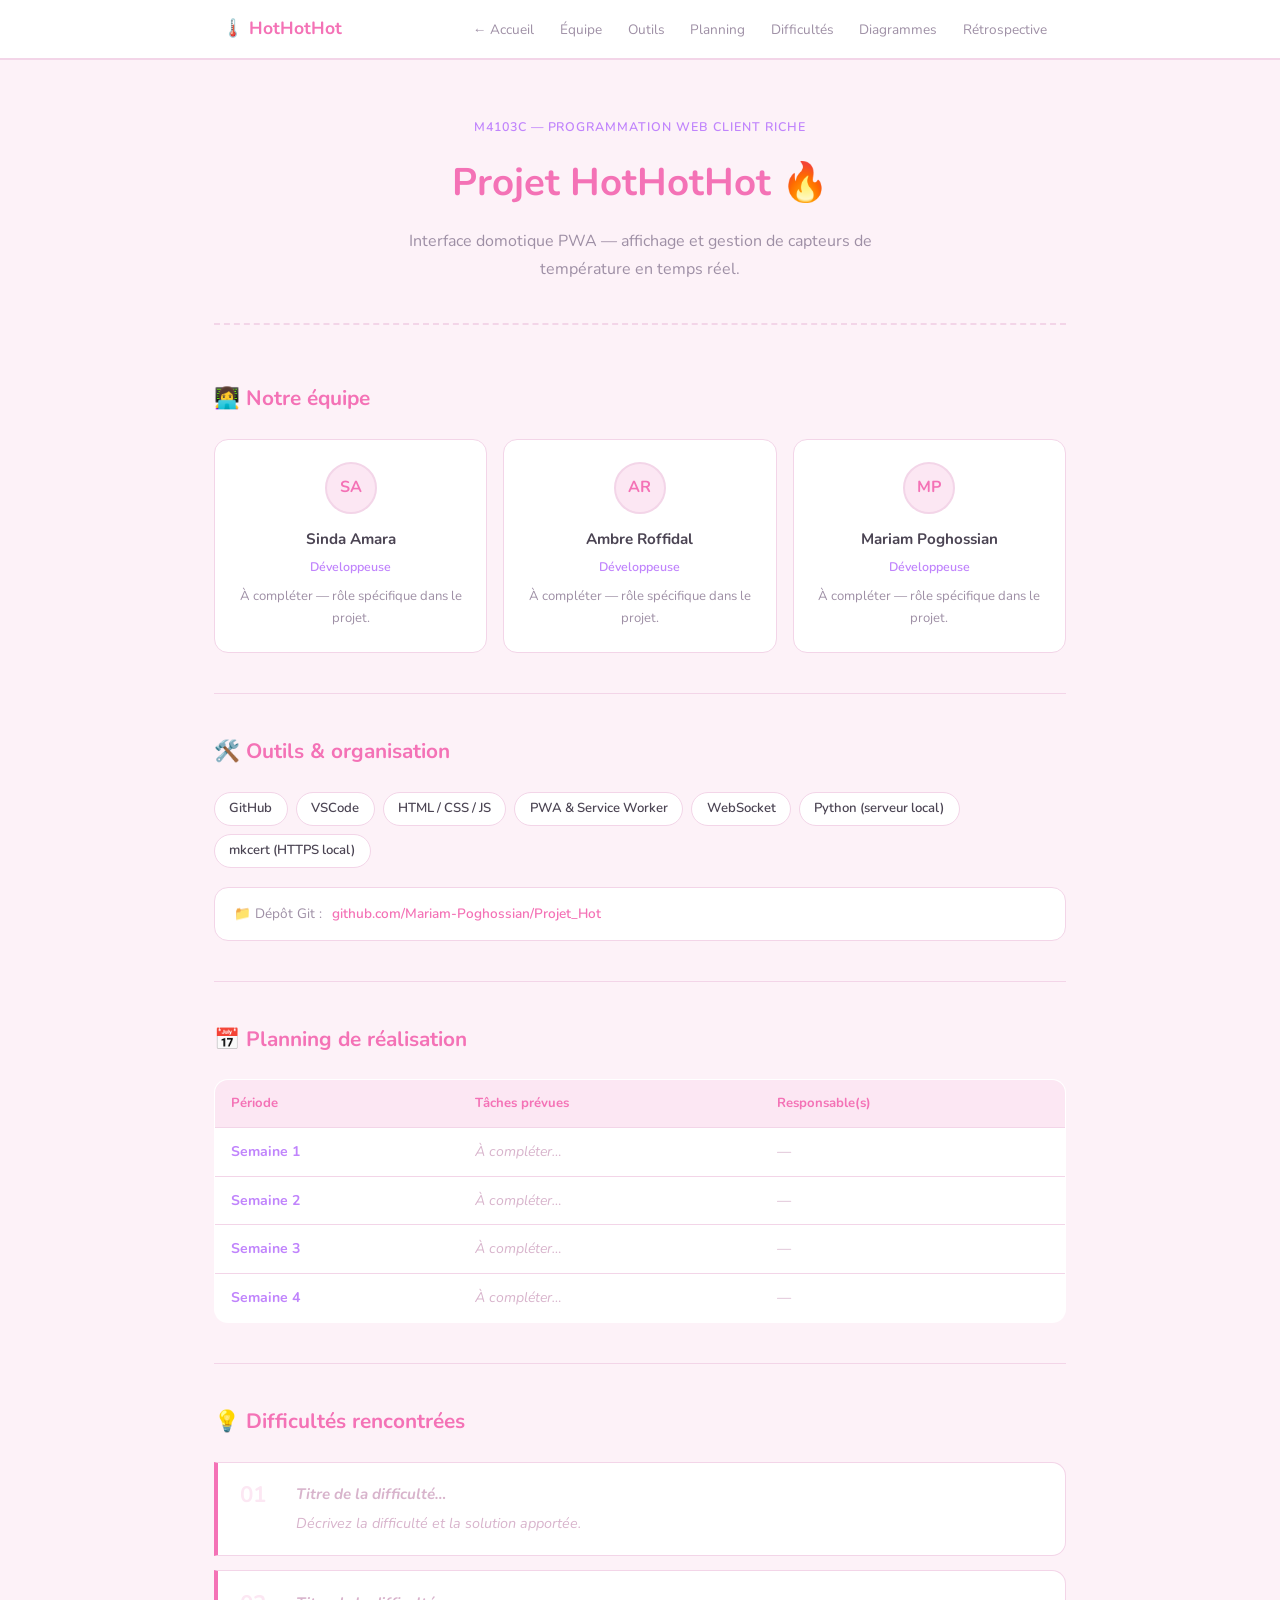
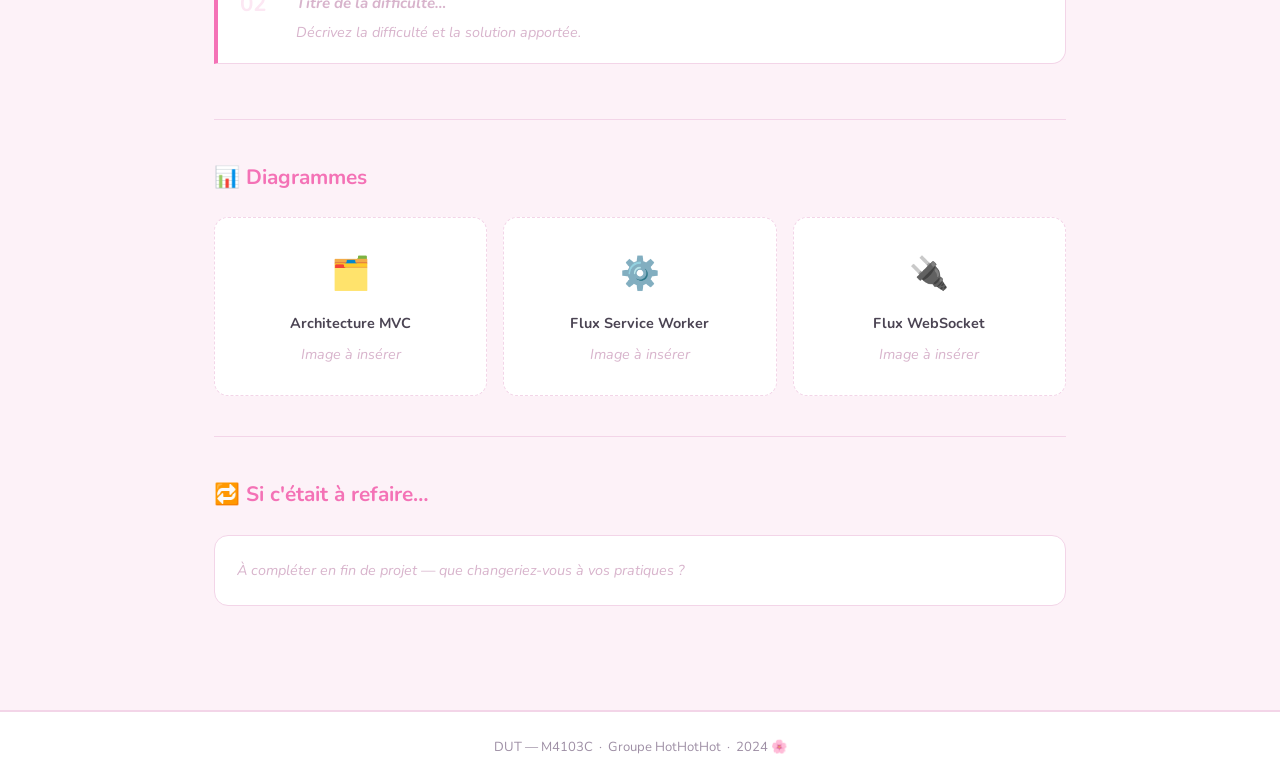
==== documentation.html @ 7c213bf3 "ajout d'une architecture mvc et de la page documentation" ====
<!DOCTYPE html>
<html lang="fr">
<head>
  <meta charset="UTF-8">
  <meta name="viewport" content="width=device-width, initial-scale=1.0">
  <title>Documentation — HotHotHot</title>
  <link rel="preconnect" href="https://fonts.googleapis.com">
  <link rel="preconnect" href="https://fonts.gstatic.com" crossorigin>
  <link href="https://fonts.googleapis.com/css2?family=Nunito:wght@400;600;700&display=swap" rel="stylesheet">
  <link rel="stylesheet" href="css/documentation.css">
</head>
<body>

  <header>
    <div class="header-inner">
      <div class="logo">🌡️ HotHotHot</div>
      <nav>
        <a href="index.html">← Accueil</a>
        <a href="#equipe">Équipe</a>
        <a href="#outils">Outils</a>
        <a href="#planning">Planning</a>
        <a href="#difficultes">Difficultés</a>
        <a href="#diagrammes">Diagrammes</a>
        <a href="#retro">Rétrospective</a>
      </nav>
    </div>
  </header>

  <main>

    <section class="hero">
      <p class="tag">M4103C — Programmation web client riche</p>
      <h1>Projet HotHotHot 🔥</h1>
      <p class="hero-desc">Interface domotique PWA — affichage et gestion de capteurs de température en temps réel.</p>
    </section>

    <section id="equipe">
      <h2>👩‍💻 Notre équipe</h2>
      <div class="cards">

        <div class="card">
          <div class="avatar">SA</div>
          <h3>Sinda Amara</h3>
          <p class="role">Développeuse</p>
          <p class="desc">À compléter — rôle spécifique dans le projet.</p>
        </div>

        <div class="card">
          <div class="avatar">AR</div>
          <h3>Ambre Roffidal</h3>
          <p class="role">Développeuse</p>
          <p class="desc">À compléter — rôle spécifique dans le projet.</p>
        </div>

        <div class="card">
          <div class="avatar">MP</div>
          <h3>Mariam Poghossian</h3>
          <p class="role">Développeuse</p>
          <p class="desc">À compléter — rôle spécifique dans le projet.</p>
        </div>

      </div>
    </section>

    <section id="outils">
      <h2>🛠️ Outils &amp; organisation</h2>
      <div class="pills">
        <span class="pill">GitHub</span>
        <span class="pill">VSCode</span>
        <span class="pill">HTML / CSS / JS</span>
        <span class="pill">PWA &amp; Service Worker</span>
        <span class="pill">WebSocket</span>
        <span class="pill">Python (serveur local)</span>
        <span class="pill">mkcert (HTTPS local)</span>
      </div>
      <div class="repo">
        <span>📁 Dépôt Git :</span>
        <a href="https://github.com/Mariam-Poghossian/Projet_Hot" target="_blank">github.com/Mariam-Poghossian/Projet_Hot</a>
      </div>
    </section>

    <section id="planning">
      <h2>📅 Planning de réalisation</h2>
      <table>
        <thead>
          <tr>
            <th>Période</th>
            <th>Tâches prévues</th>
            <th>Responsable(s)</th>
          </tr>
        </thead>
        <tbody>
          <tr>
            <td>Semaine 1</td>
            <td class="placeholder">À compléter…</td>
            <td class="placeholder">—</td>
          </tr>
          <tr>
            <td>Semaine 2</td>
            <td class="placeholder">À compléter…</td>
            <td class="placeholder">—</td>
          </tr>
          <tr>
            <td>Semaine 3</td>
            <td class="placeholder">À compléter…</td>
            <td class="placeholder">—</td>
          </tr>
          <tr>
            <td>Semaine 4</td>
            <td class="placeholder">À compléter…</td>
            <td class="placeholder">—</td>
          </tr>
        </tbody>
      </table>
    </section>

    <section id="difficultes">
      <h2>💡 Difficultés rencontrées</h2>

      <div class="diff">
        <div class="diff-num">01</div>
        <div>
          <h3 class="placeholder">Titre de la difficulté…</h3>
          <p class="placeholder">Décrivez la difficulté et la solution apportée.</p>
        </div>
      </div>

      <div class="diff">
        <div class="diff-num">02</div>
        <div>
          <h3 class="placeholder">Titre de la difficulté…</h3>
          <p class="placeholder">Décrivez la difficulté et la solution apportée.</p>
        </div>
      </div>
    </section>

    <section id="diagrammes">
      <h2>📊 Diagrammes</h2>
      <div class="diagrams">

        <div class="diagram-box">
          <div class="diagram-icon">🗂️</div>
          <p class="diagram-label">Architecture MVC</p>
          <p class="placeholder">Image à insérer</p>
        </div>

        <div class="diagram-box">
          <div class="diagram-icon">⚙️</div>
          <p class="diagram-label">Flux Service Worker</p>
          <p class="placeholder">Image à insérer</p>
        </div>

        <div class="diagram-box">
          <div class="diagram-icon">🔌</div>
          <p class="diagram-label">Flux WebSocket</p>
          <p class="placeholder">Image à insérer</p>
        </div>

      </div>
    </section>

    <section id="retro">
      <h2>🔁 Si c'était à refaire…</h2>
      <div class="retro">
        <p class="placeholder">À compléter en fin de projet — que changeriez-vous à vos pratiques ?</p>
      </div>
    </section>

  </main>

  <footer>
    DUT — M4103C &nbsp;·&nbsp; Groupe HotHotHot &nbsp;·&nbsp; 2024 🌸
  </footer>

</body>
</html>
---- css/documentation.css ----
*, *::before, *::after {
  box-sizing: border-box;
  margin: 0;
  padding: 0;
}

:root {
  --rose:       #f472b6;
  --rose-light: #fce7f3;
  --rose-pale:  #fdf2f8;
  --mauve:      #c084fc;
  --text:       #4b4453;
  --muted:      #9e8fa5;
  --bg:         #fff;
  --border:     #f3d5e8;
  --radius:     14px;
}

html {
  scroll-behavior: smooth;
}

body {
  font-family: 'Nunito', sans-serif;
  font-size: 16px;
  color: var(--text);
  background: var(--rose-pale);
  line-height: 1.7;
}

/* ── HEADER ── */
header {
  background: white;
  border-bottom: 2px solid var(--border);
  position: sticky;
  top: 0;
  z-index: 100;
}

.header-inner {
  max-width: 900px;
  margin: 0 auto;
  padding: 0.8rem 2rem;
  display: flex;
  align-items: center;
  justify-content: space-between;
  flex-wrap: wrap;
  gap: 0.5rem;
}

.logo {
  font-size: 1.1rem;
  font-weight: 700;
  color: var(--rose);
}

nav {
  display: flex;
  flex-wrap: wrap;
  gap: 0.2rem;
}

nav a {
  color: var(--muted);
  text-decoration: none;
  font-size: 0.85rem;
  padding: 0.3rem 0.7rem;
  border-radius: 999px;
  transition: background 0.2s, color 0.2s;
}

nav a:hover {
  background: var(--rose-light);
  color: var(--rose);
}

/* ── MAIN ── */
main {
  max-width: 900px;
  margin: 0 auto;
  padding: 0 1.5rem 4rem;
}

/* ── HERO ── */
.hero {
  text-align: center;
  padding: 3.5rem 1rem 2.5rem;
  border-bottom: 2px dashed var(--border);
  margin-bottom: 1rem;
}

.tag {
  font-size: 0.78rem;
  color: var(--mauve);
  font-weight: 600;
  letter-spacing: 0.08em;
  text-transform: uppercase;
  margin-bottom: 0.8rem;
}

h1 {
  font-size: 2.4rem;
  font-weight: 700;
  color: var(--rose);
  margin-bottom: 0.8rem;
}

.hero-desc {
  color: var(--muted);
  font-size: 1rem;
  max-width: 520px;
  margin: 0 auto;
}

/* ── SECTIONS ── */
section {
  padding: 2.5rem 0;
  border-bottom: 1px solid var(--border);
}

section:last-child {
  border-bottom: none;
}

h2 {
  font-size: 1.3rem;
  font-weight: 700;
  color: var(--rose);
  margin-bottom: 1.4rem;
}

h3 {
  font-size: 0.95rem;
  font-weight: 700;
  color: var(--text);
  margin-bottom: 0.2rem;
}

p {
  font-size: 0.9rem;
  color: var(--muted);
}

.placeholder {
  color: #d8b4cc;
  font-style: italic;
}

/* ── TEAM CARDS ── */
.cards {
  display: grid;
  grid-template-columns: repeat(auto-fit, minmax(200px, 1fr));
  gap: 1rem;
}

.card {
  background: white;
  border: 1.5px solid var(--border);
  border-radius: var(--radius);
  padding: 1.4rem;
  text-align: center;
  transition: transform 0.2s, box-shadow 0.2s;
}

.card:hover {
  transform: translateY(-3px);
  box-shadow: 0 6px 20px rgba(244, 114, 182, 0.15);
}

.avatar {
  width: 52px;
  height: 52px;
  border-radius: 50%;
  background: var(--rose-light);
  color: var(--rose);
  font-weight: 700;
  font-size: 1rem;
  display: flex;
  align-items: center;
  justify-content: center;
  margin: 0 auto 0.8rem;
  border: 2px solid var(--border);
}

.role {
  font-size: 0.78rem;
  color: var(--mauve);
  font-weight: 600;
  margin-bottom: 0.5rem;
}

.desc {
  font-size: 0.82rem;
  color: var(--muted);
}

/* ── PILLS ── */
.pills {
  display: flex;
  flex-wrap: wrap;
  gap: 0.5rem;
  margin-bottom: 1.2rem;
}

.pill {
  background: white;
  border: 1.5px solid var(--border);
  border-radius: 999px;
  padding: 0.3rem 0.9rem;
  font-size: 0.82rem;
  color: var(--text);
  font-weight: 600;
}

/* ── REPO ── */
.repo {
  background: white;
  border: 1.5px solid var(--border);
  border-radius: var(--radius);
  padding: 0.9rem 1.2rem;
  font-size: 0.85rem;
  color: var(--muted);
  display: flex;
  align-items: center;
  gap: 0.6rem;
  flex-wrap: wrap;
}

.repo a {
  color: var(--rose);
  text-decoration: none;
  font-weight: 600;
}

.repo a:hover {
  text-decoration: underline;
}

/* ── TABLE ── */
table {
  width: 100%;
  border-collapse: collapse;
  background: white;
  border-radius: var(--radius);
  overflow: hidden;
  border: 1.5px solid var(--border);
  font-size: 0.88rem;
}

thead {
  background: var(--rose-light);
}

th {
  text-align: left;
  padding: 0.75rem 1rem;
  font-weight: 700;
  color: var(--rose);
  font-size: 0.82rem;
}

td {
  padding: 0.75rem 1rem;
  border-top: 1px solid var(--border);
  color: var(--text);
  vertical-align: top;
}

td:first-child {
  font-weight: 700;
  color: var(--mauve);
  white-space: nowrap;
}

/* ── DIFFICULTIES ── */
.diff {
  background: white;
  border: 1.5px solid var(--border);
  border-left: 4px solid var(--rose);
  border-radius: 0 var(--radius) var(--radius) 0;
  padding: 1.2rem 1.4rem;
  display: flex;
  gap: 1.2rem;
  align-items: flex-start;
  margin-bottom: 0.9rem;
}

.diff-num {
  font-size: 1.4rem;
  font-weight: 700;
  color: var(--rose-light);
  min-width: 36px;
  line-height: 1;
  padding-top: 2px;
}

/* ── DIAGRAMS ── */
.diagrams {
  display: grid;
  grid-template-columns: repeat(auto-fit, minmax(200px, 1fr));
  gap: 1rem;
}

.diagram-box {
  background: white;
  border: 1.5px dashed var(--border);
  border-radius: var(--radius);
  padding: 1.8rem 1rem;
  text-align: center;
}

.diagram-icon {
  font-size: 2rem;
  margin-bottom: 0.6rem;
}

.diagram-label {
  font-weight: 700;
  color: var(--text);
  font-size: 0.9rem;
  margin-bottom: 0.4rem;
}

/* ── RETRO ── */
.retro {
  background: white;
  border: 1.5px solid var(--border);
  border-radius: var(--radius);
  padding: 1.4rem;
}

/* ── FOOTER ── */
footer {
  text-align: center;
  padding: 1.5rem;
  font-size: 0.82rem;
  color: var(--muted);
  border-top: 2px solid var(--border);
  background: white;
}
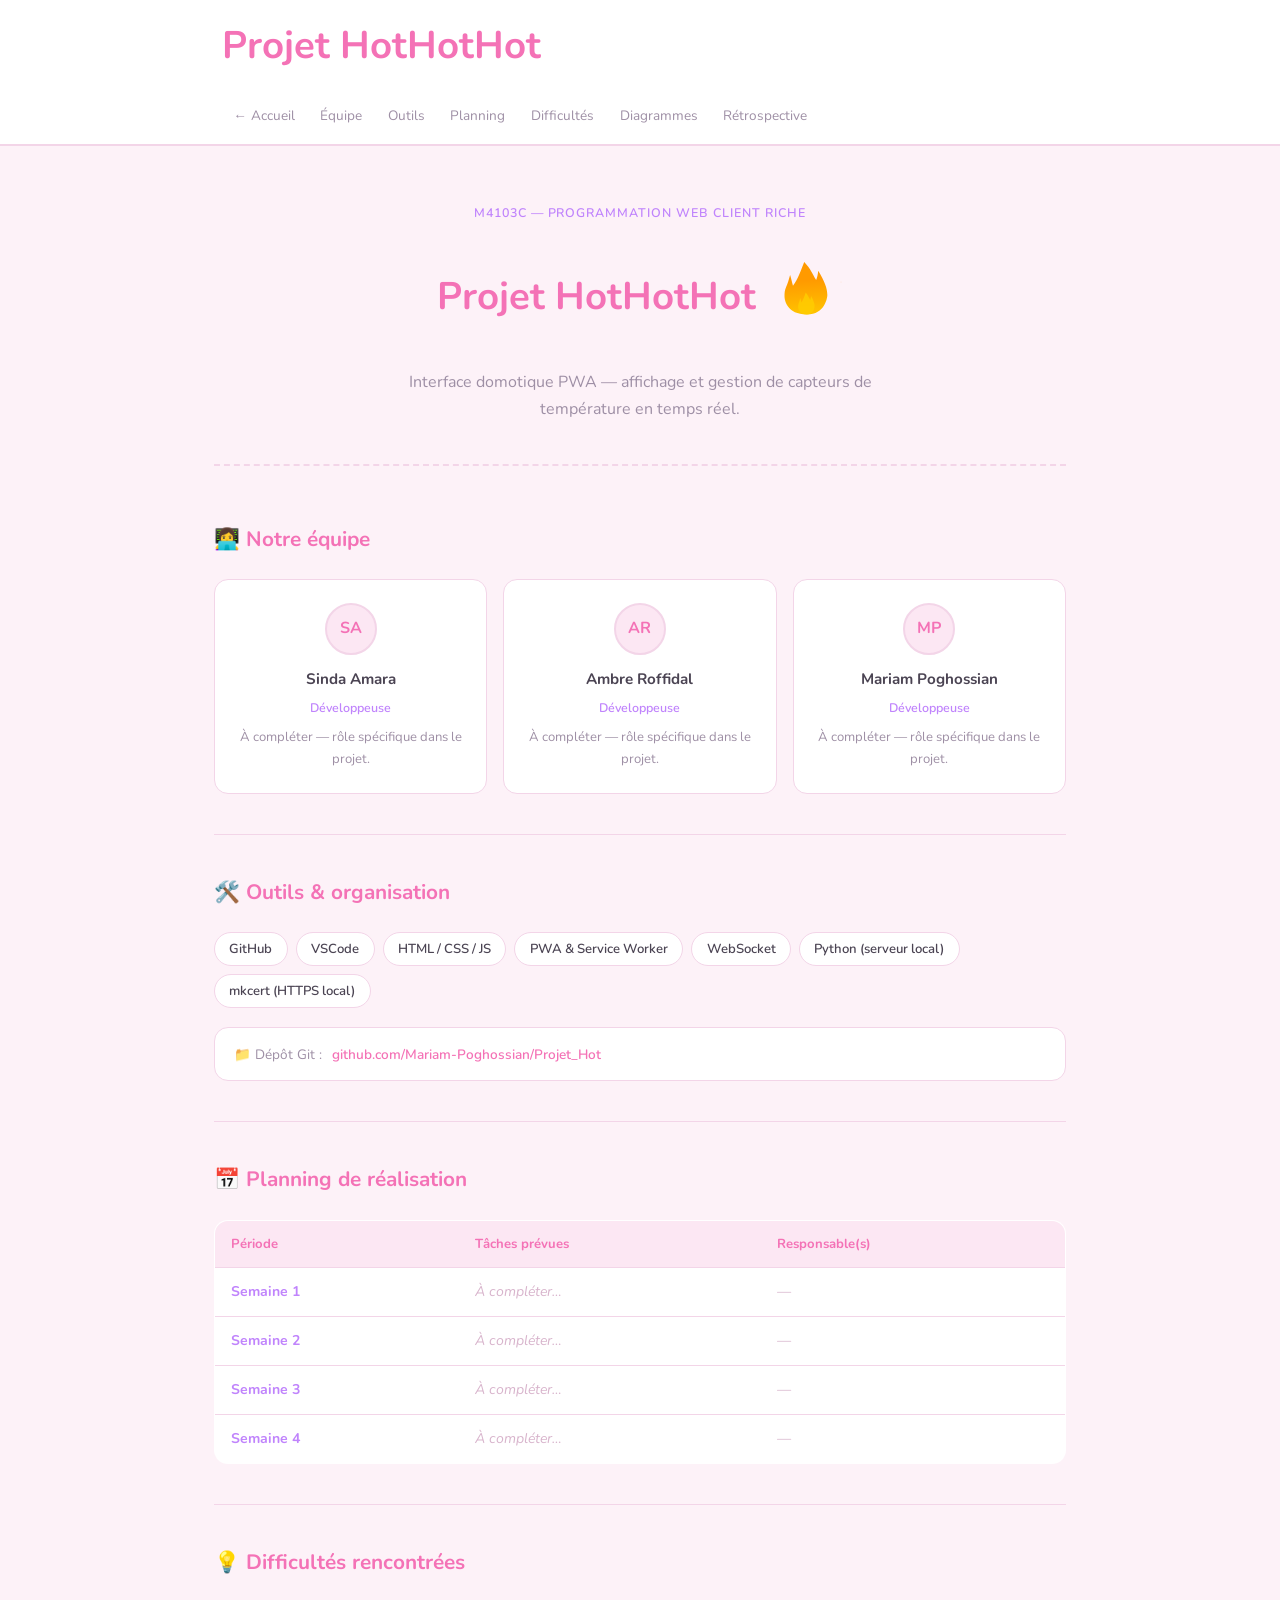
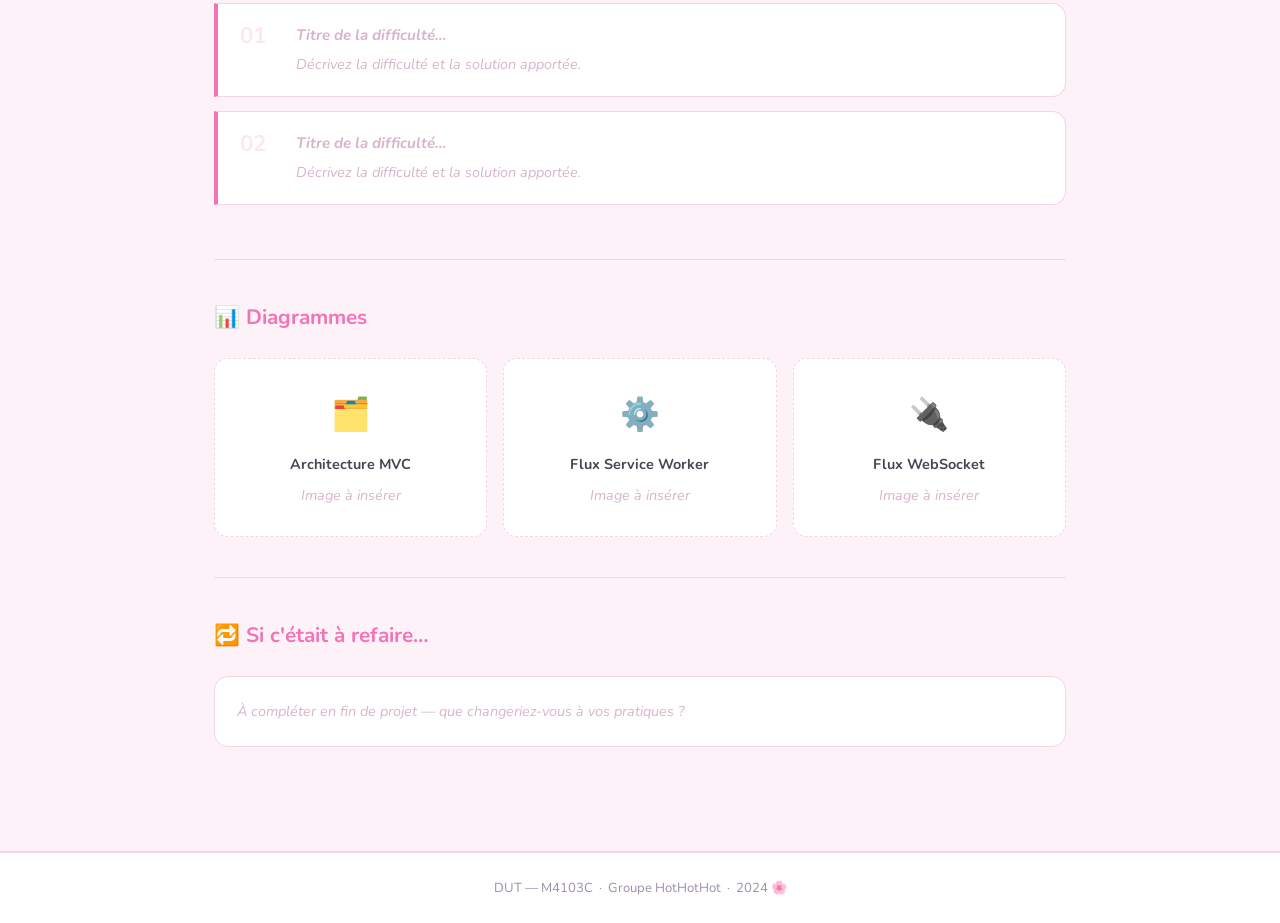
==== commit bc41d8bc: "ajout animation flamme page d'acceuil + page doc" ====
--- a/documentation.html
+++ b/documentation.html
@@ -8,12 +8,13 @@
   <link rel="preconnect" href="https://fonts.gstatic.com" crossorigin>
   <link href="https://fonts.googleapis.com/css2?family=Nunito:wght@400;600;700&display=swap" rel="stylesheet">
   <link rel="stylesheet" href="css/documentation.css">
+  <script src="assets/lottie-player.js"></script>
 </head>
 <body>
 
   <header>
     <div class="header-inner">
-      <div class="logo">🌡️ HotHotHot</div>
+  <h1>Projet HotHotHot</h1>
       <nav>
         <a href="index.html">← Accueil</a>
         <a href="#equipe">Équipe</a>
@@ -30,7 +31,17 @@
 
     <section class="hero">
       <p class="tag">M4103C — Programmation web client riche</p>
-      <h1>Projet HotHotHot 🔥</h1>
+      <h1 style="display: flex; align-items: center; justify-content: center; gap: 8px;">
+        Projet HotHotHot
+        <lottie-player
+          src="assets/Fire.json"
+          background="transparent"
+          speed="1"
+          style="width: 80px; height: 80px; vertical-align: middle; margin-bottom: 40px;"
+          loop
+          autoplay
+        ></lottie-player>
+      </h1>
       <p class="hero-desc">Interface domotique PWA — affichage et gestion de capteurs de température en temps réel.</p>
     </section>
 
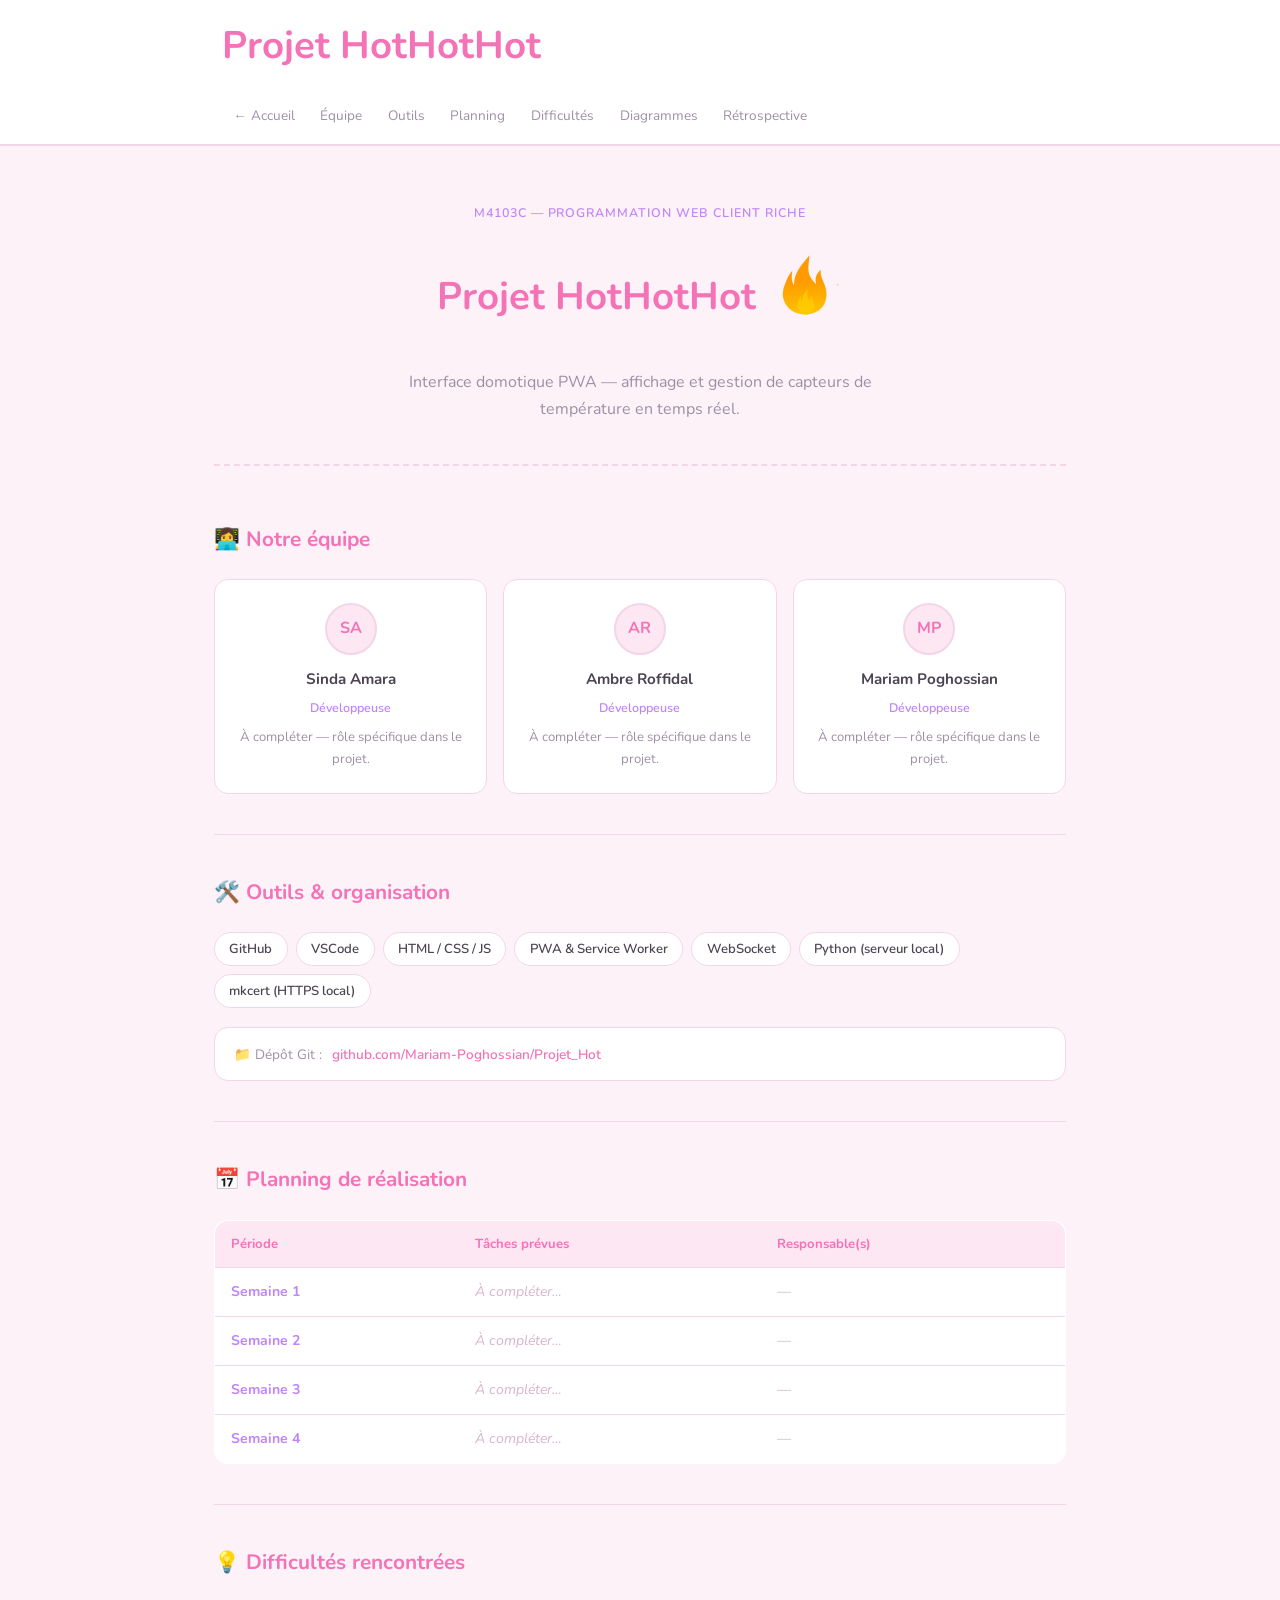
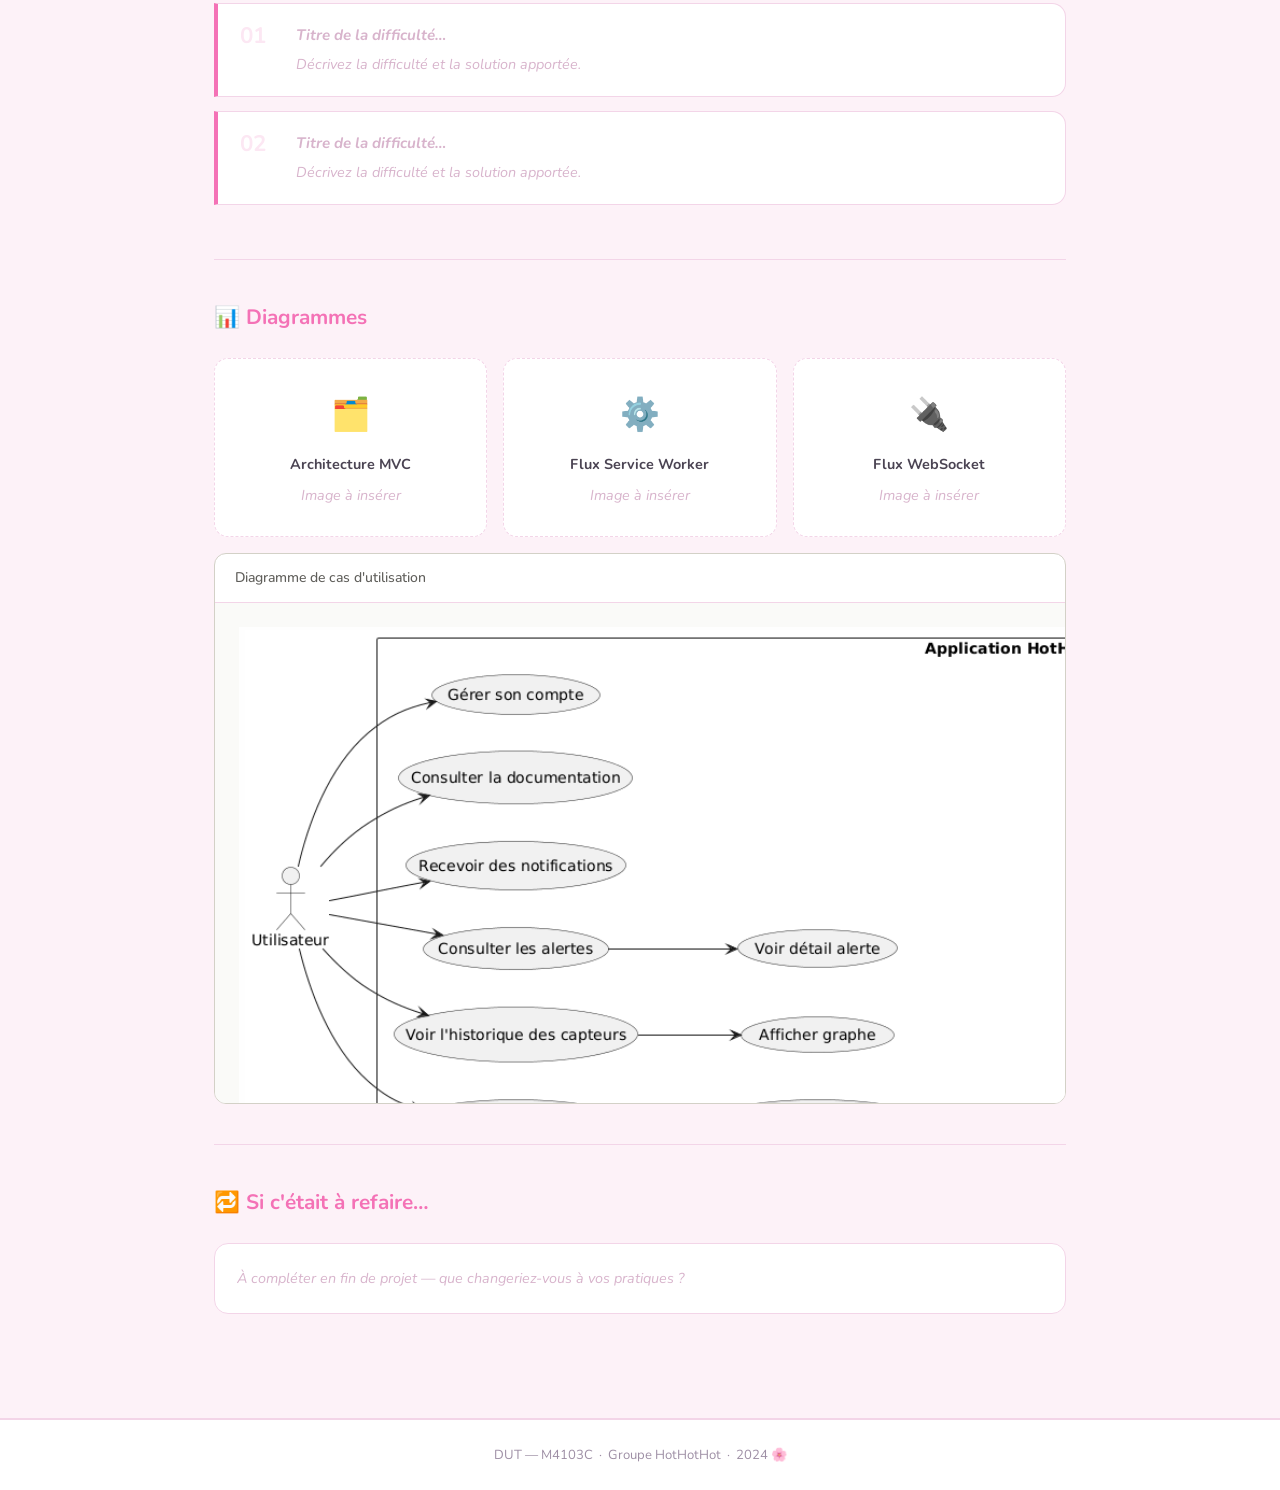
==== commit 9ed5f57e: "ajout de deux onglets dans la page d'acceuil" ====
--- a/documentation.html
+++ b/documentation.html
@@ -167,8 +167,17 @@
           <p class="placeholder">Image à insérer</p>
         </div>
 
-      </div>
-    </section>
+        </div>
+
+        <div class="diagram-scroll">
+          <div class="diagram-scroll-header">
+            <h3>Diagramme de cas d'utilisation</h3>
+          </div>
+          <div class="diagram-scroll-inner">
+            <img src="img/diagrammes.png" alt="Diagramme de cas d'utilisation">
+          </div>
+        </div>
+      </section>
 
     <section id="retro">
       <h2>🔁 Si c'était à refaire…</h2>
--- a/css/documentation.css
+++ b/css/documentation.css
@@ -321,6 +321,45 @@
   margin-bottom: 0.4rem;
 }
 
+/* diagramme de cas d'utilisation scrollable */
+.diagram-scroll {
+  background: #ffffff;
+  border: 1px solid #d3d1c7;
+  border-radius: 12px;
+  overflow: hidden;
+  margin-top: 1rem;
+}
+
+.diagram-scroll-header {
+  padding: 0.75rem 1.25rem;
+  border-bottom: 1px solid var(--border);
+}
+
+.diagram-scroll-header h3 {
+  font-size: 14px;
+  font-weight: 500;
+  color: #5f5e5a;
+  margin: 0;
+}
+
+.diagram-scroll-inner {
+  overflow: auto;
+  max-height: 500px;
+  padding: 1.5rem;
+  background: #fafaf8;
+  cursor: grab;
+}
+
+.diagram-scroll-inner:active {
+  cursor: grabbing;
+}
+
+.diagram-scroll-inner img {
+  display: block;
+  max-width: none;
+  height: auto;
+}
+
 /* ── RETRO ── */
 .retro {
   background: white;
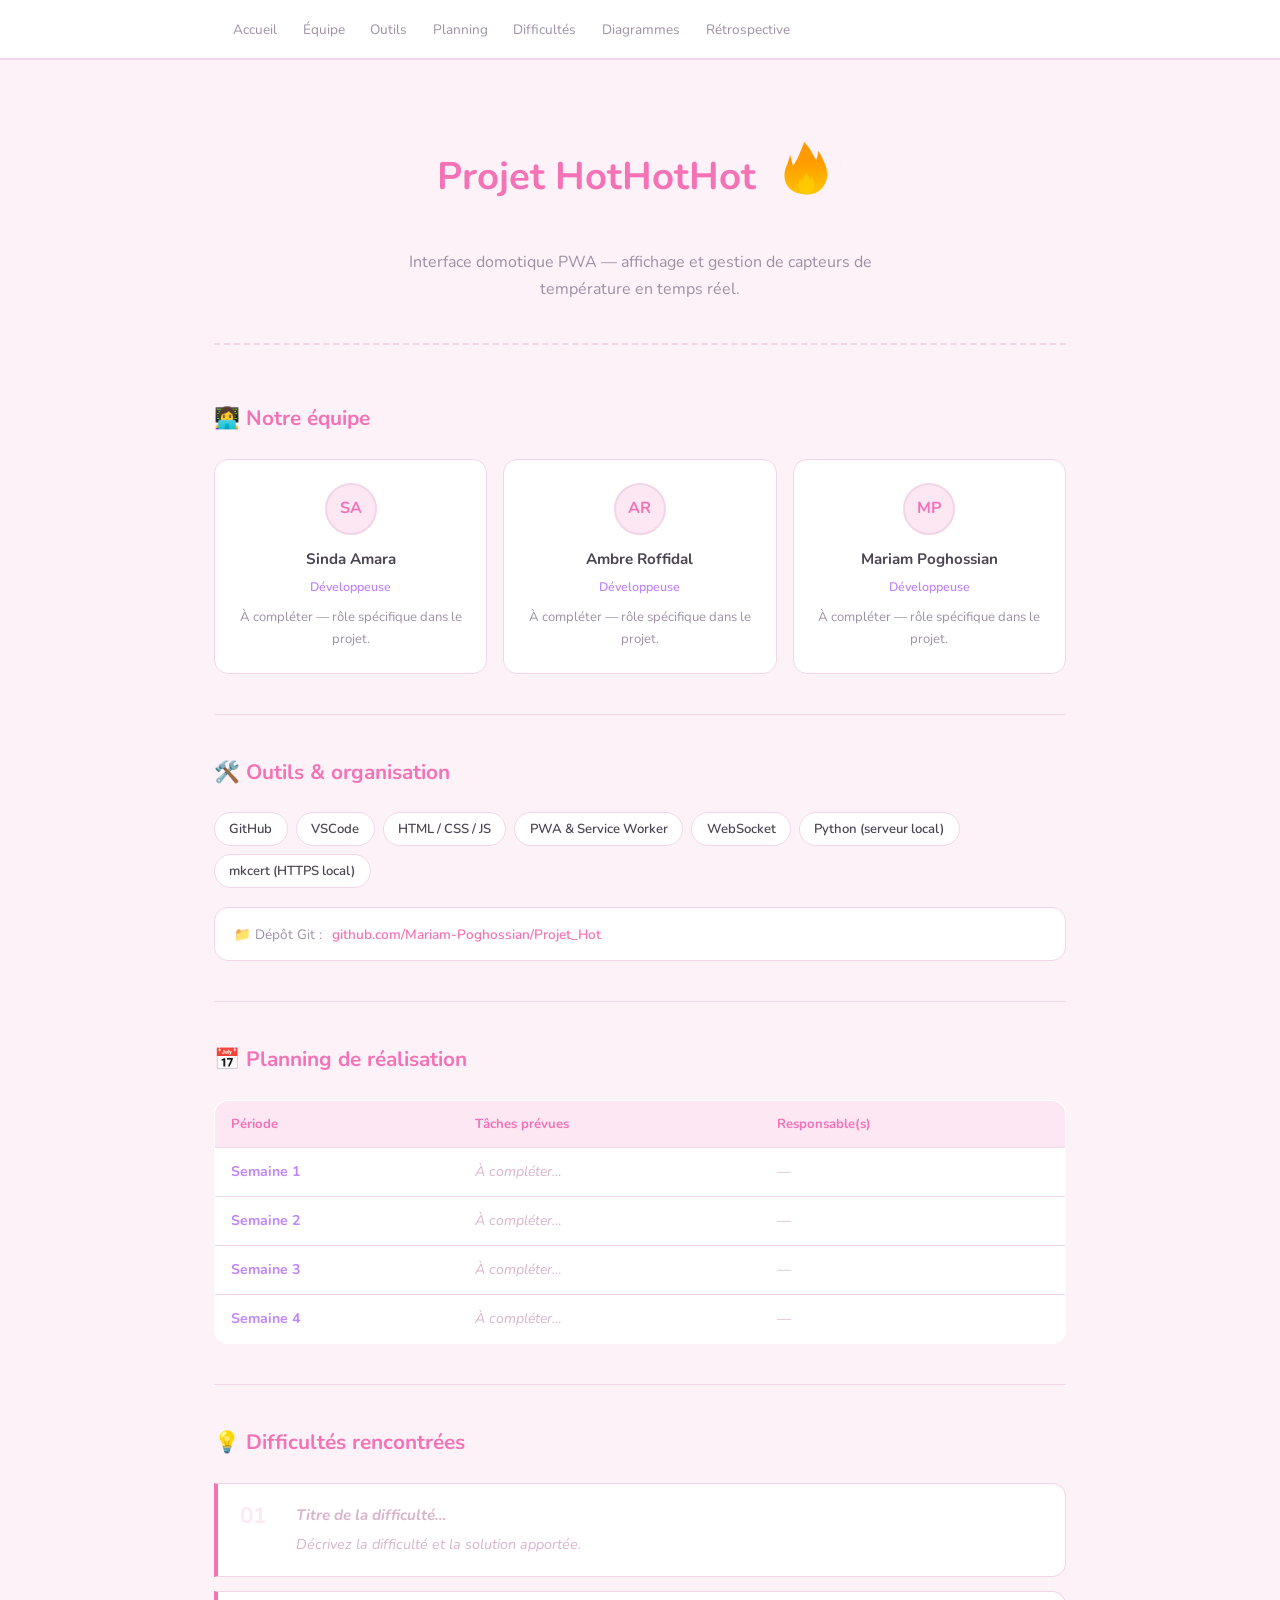
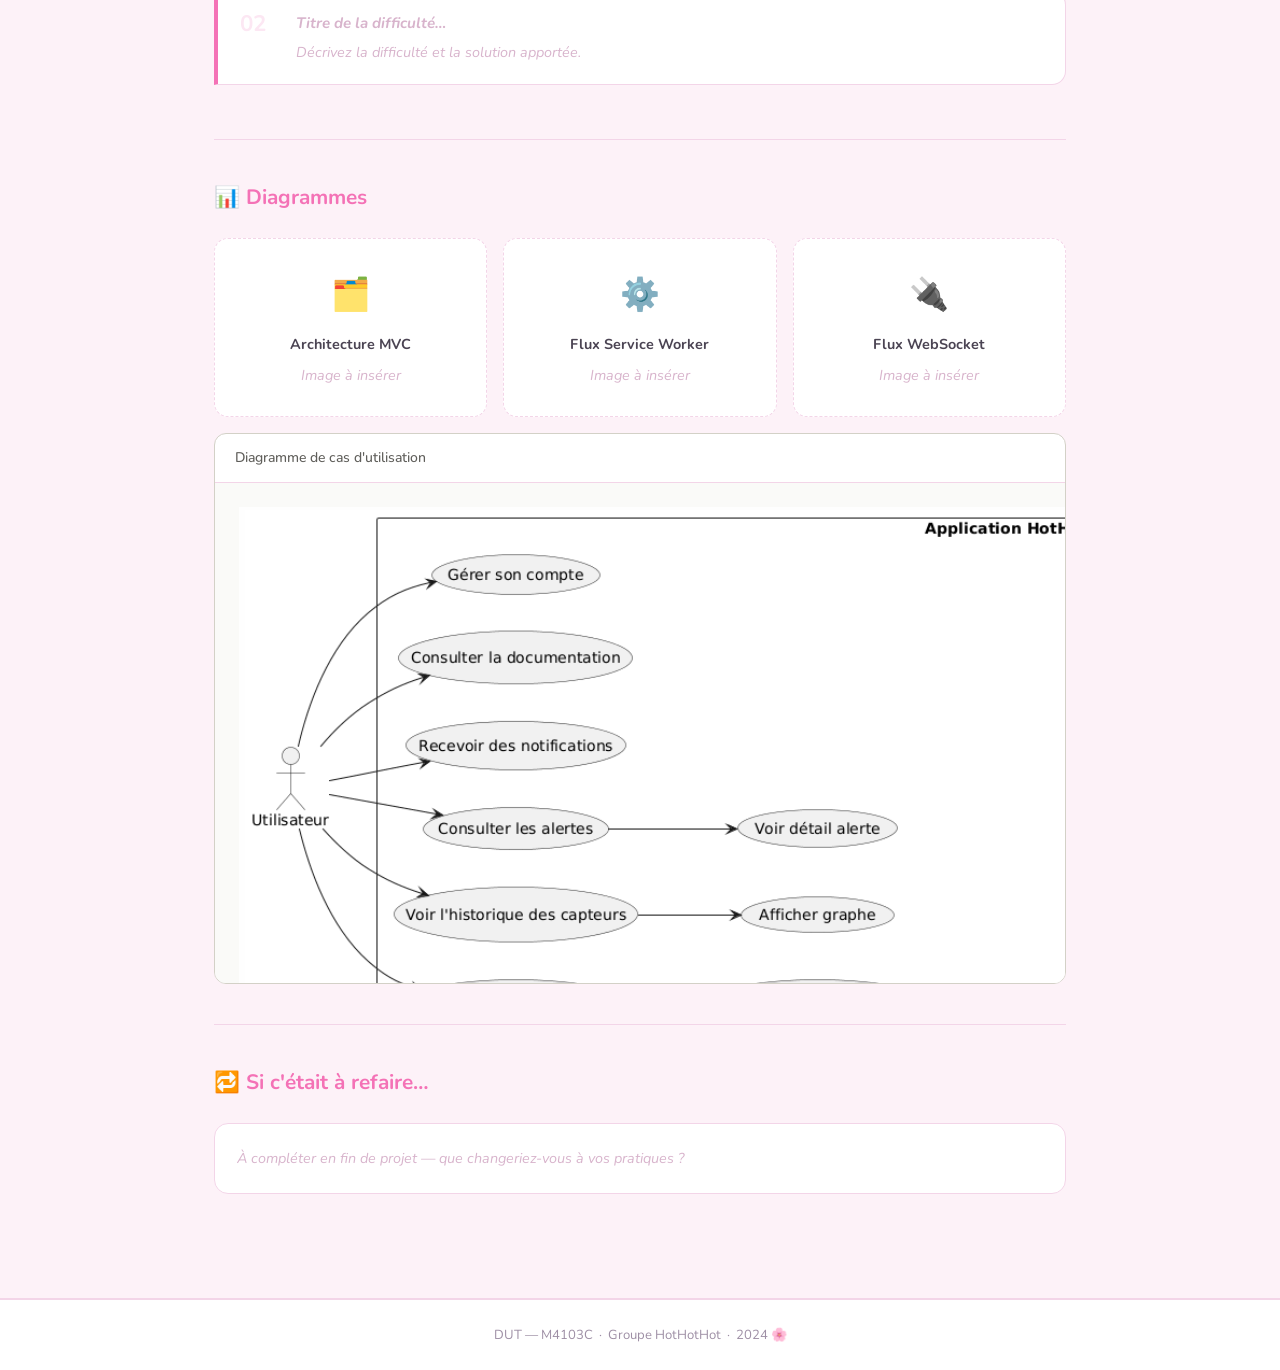
==== commit 554a444b: "ajout de authcontroller a la place de main.js" ====
--- a/documentation.html
+++ b/documentation.html
@@ -14,9 +14,8 @@
 
   <header>
     <div class="header-inner">
-  <h1>Projet HotHotHot</h1>
       <nav>
-        <a href="index.html">← Accueil</a>
+        <a href="index.html">Accueil</a>
         <a href="#equipe">Équipe</a>
         <a href="#outils">Outils</a>
         <a href="#planning">Planning</a>
@@ -30,7 +29,6 @@
   <main>
 
     <section class="hero">
-      <p class="tag">M4103C — Programmation web client riche</p>
       <h1 style="display: flex; align-items: center; justify-content: center; gap: 8px;">
         Projet HotHotHot
         <lottie-player
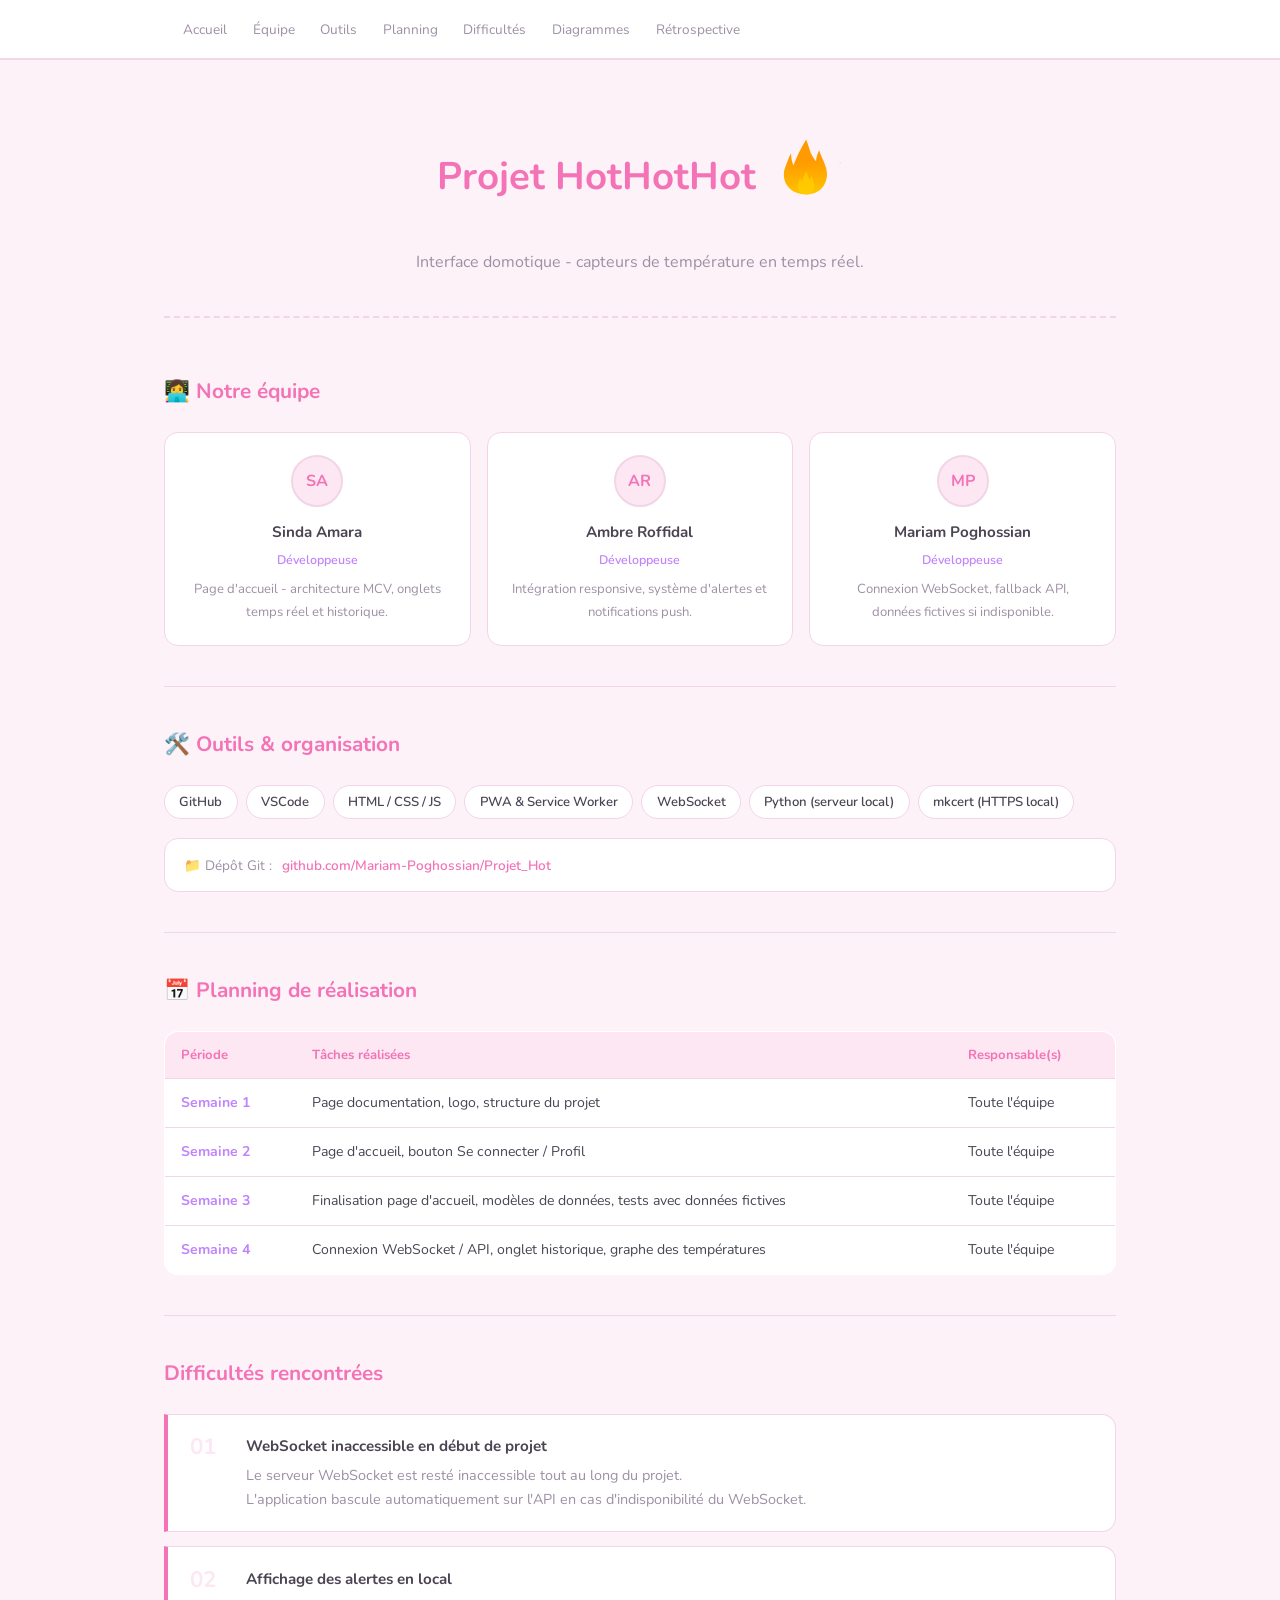
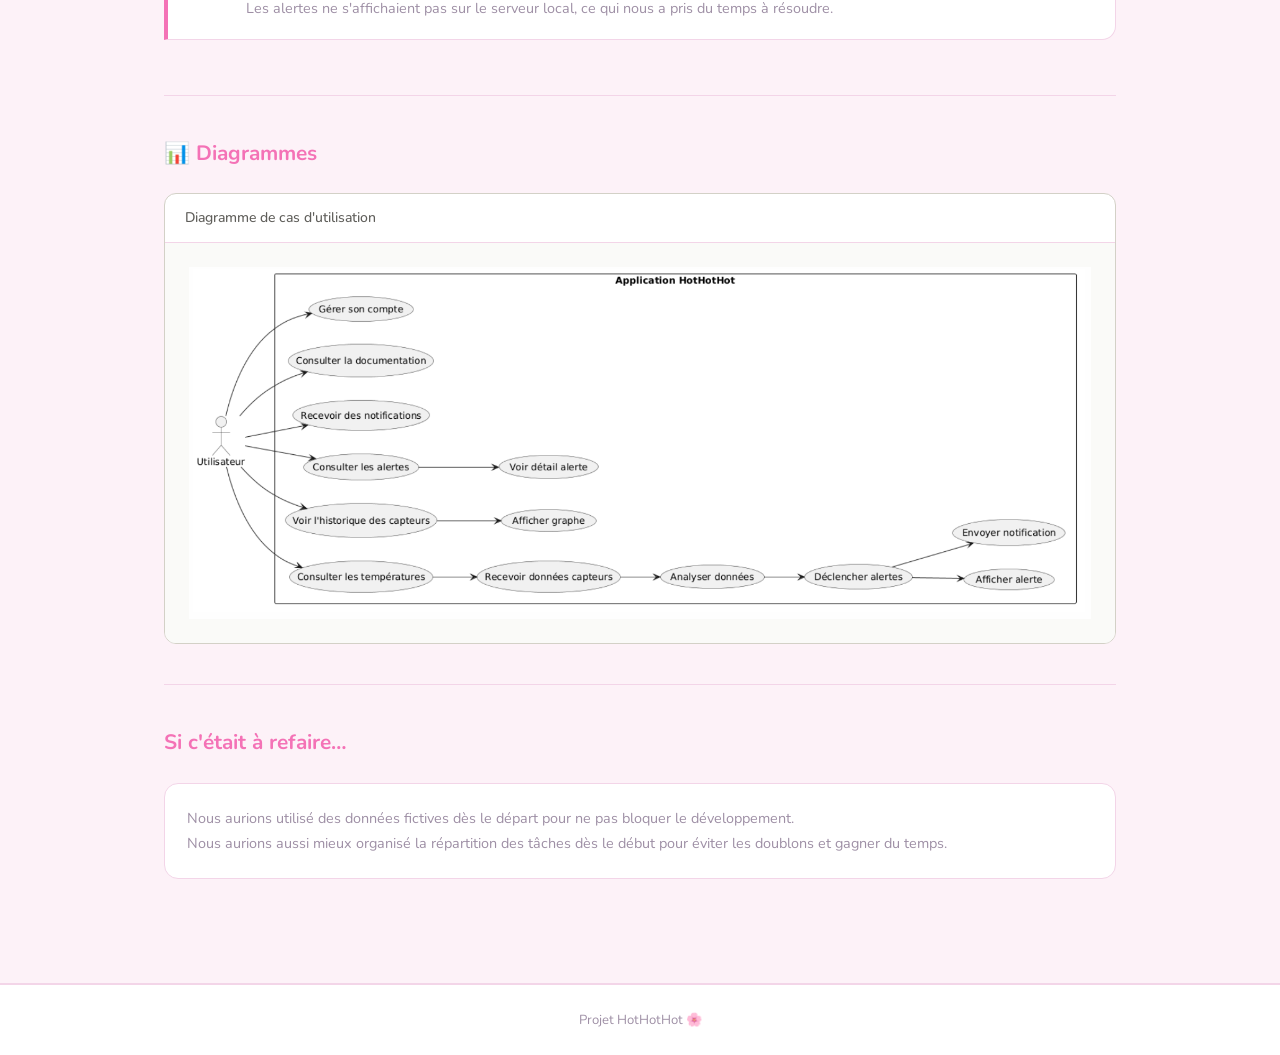
==== commit 5c3bddbf: "ajout informations dans onglets documentation + modif mineur + responsive" ====
--- a/documentation.html
+++ b/documentation.html
@@ -12,183 +12,162 @@
 </head>
 <body>
 
-  <header>
-    <div class="header-inner">
-      <nav>
-        <a href="index.html">Accueil</a>
-        <a href="#equipe">Équipe</a>
-        <a href="#outils">Outils</a>
-        <a href="#planning">Planning</a>
-        <a href="#difficultes">Difficultés</a>
-        <a href="#diagrammes">Diagrammes</a>
-        <a href="#retro">Rétrospective</a>
-      </nav>
-    </div>
-  </header>
+<header>
+  <div class="header-inner">
+    <nav>
+      <a href="index.html">Accueil</a>
+      <a href="#equipe">Équipe</a>
+      <a href="#outils">Outils</a>
+      <a href="#planning">Planning</a>
+      <a href="#difficultes">Difficultés</a>
+      <a href="#diagrammes">Diagrammes</a>
+      <a href="#retro">Rétrospective</a>
+    </nav>
+  </div>
+</header>
 
-  <main>
+<main>
 
-    <section class="hero">
-      <h1 style="display: flex; align-items: center; justify-content: center; gap: 8px;">
-        Projet HotHotHot
-        <lottie-player
-          src="assets/Fire.json"
-          background="transparent"
-          speed="1"
-          style="width: 80px; height: 80px; vertical-align: middle; margin-bottom: 40px;"
-          loop
-          autoplay
-        ></lottie-player>
-      </h1>
-      <p class="hero-desc">Interface domotique PWA — affichage et gestion de capteurs de température en temps réel.</p>
-    </section>
+  <section class="hero">
+    <h1 style="display: flex; align-items: center; justify-content: center; gap: 8px;">
+      Projet HotHotHot
+      <lottie-player
+              src="assets/Fire.json"
+              background="transparent"
+              speed="1"
+              style="width: 80px; height: 80px; vertical-align: middle; margin-bottom: 40px;"
+              loop
+              autoplay
+      ></lottie-player>
+    </h1>
+    <p class="hero-desc">Interface domotique - capteurs de température en temps réel.</p>
+  </section>
 
-    <section id="equipe">
-      <h2>👩‍💻 Notre équipe</h2>
-      <div class="cards">
+  <section id="equipe">
+    <h2>👩‍💻 Notre équipe</h2>
+    <div class="cards">
 
-        <div class="card">
-          <div class="avatar">SA</div>
-          <h3>Sinda Amara</h3>
-          <p class="role">Développeuse</p>
-          <p class="desc">À compléter — rôle spécifique dans le projet.</p>
-        </div>
-
-        <div class="card">
-          <div class="avatar">AR</div>
-          <h3>Ambre Roffidal</h3>
-          <p class="role">Développeuse</p>
-          <p class="desc">À compléter — rôle spécifique dans le projet.</p>
-        </div>
-
-        <div class="card">
-          <div class="avatar">MP</div>
-          <h3>Mariam Poghossian</h3>
-          <p class="role">Développeuse</p>
-          <p class="desc">À compléter — rôle spécifique dans le projet.</p>
-        </div>
-
-      </div>
-    </section>
-
-    <section id="outils">
-      <h2>🛠️ Outils &amp; organisation</h2>
-      <div class="pills">
-        <span class="pill">GitHub</span>
-        <span class="pill">VSCode</span>
-        <span class="pill">HTML / CSS / JS</span>
-        <span class="pill">PWA &amp; Service Worker</span>
-        <span class="pill">WebSocket</span>
-        <span class="pill">Python (serveur local)</span>
-        <span class="pill">mkcert (HTTPS local)</span>
-      </div>
-      <div class="repo">
-        <span>📁 Dépôt Git :</span>
-        <a href="https://github.com/Mariam-Poghossian/Projet_Hot" target="_blank">github.com/Mariam-Poghossian/Projet_Hot</a>
-      </div>
-    </section>
-
-    <section id="planning">
-      <h2>📅 Planning de réalisation</h2>
-      <table>
-        <thead>
-          <tr>
-            <th>Période</th>
-            <th>Tâches prévues</th>
-            <th>Responsable(s)</th>
-          </tr>
-        </thead>
-        <tbody>
-          <tr>
-            <td>Semaine 1</td>
-            <td class="placeholder">À compléter…</td>
-            <td class="placeholder">—</td>
-          </tr>
-          <tr>
-            <td>Semaine 2</td>
-            <td class="placeholder">À compléter…</td>
-            <td class="placeholder">—</td>
-          </tr>
-          <tr>
-            <td>Semaine 3</td>
-            <td class="placeholder">À compléter…</td>
-            <td class="placeholder">—</td>
-          </tr>
-          <tr>
-            <td>Semaine 4</td>
-            <td class="placeholder">À compléter…</td>
-            <td class="placeholder">—</td>
-          </tr>
-        </tbody>
-      </table>
-    </section>
-
-    <section id="difficultes">
-      <h2>💡 Difficultés rencontrées</h2>
-
-      <div class="diff">
-        <div class="diff-num">01</div>
-        <div>
-          <h3 class="placeholder">Titre de la difficulté…</h3>
-          <p class="placeholder">Décrivez la difficulté et la solution apportée.</p>
-        </div>
+      <div class="card">
+        <div class="avatar">SA</div>
+        <h3>Sinda Amara</h3>
+        <p class="role">Développeuse</p>
+        <p class="desc">Page d'accueil - architecture MCV, onglets temps réel et historique.</p>
       </div>
 
-      <div class="diff">
-        <div class="diff-num">02</div>
-        <div>
-          <h3 class="placeholder">Titre de la difficulté…</h3>
-          <p class="placeholder">Décrivez la difficulté et la solution apportée.</p>
-        </div>
+      <div class="card">
+        <div class="avatar">AR</div>
+        <h3>Ambre Roffidal</h3>
+        <p class="role">Développeuse</p>
+        <p class="desc">Intégration responsive, système d'alertes et notifications push.</p>
       </div>
-    </section>
 
-    <section id="diagrammes">
-      <h2>📊 Diagrammes</h2>
-      <div class="diagrams">
+      <div class="card">
+        <div class="avatar">MP</div>
+        <h3>Mariam Poghossian</h3>
+        <p class="role">Développeuse</p>
+        <p class="desc">Connexion WebSocket, fallback API, données fictives si indisponible.</p>
+      </div>
 
-        <div class="diagram-box">
-          <div class="diagram-icon">🗂️</div>
-          <p class="diagram-label">Architecture MVC</p>
-          <p class="placeholder">Image à insérer</p>
-        </div>
+    </div>
+  </section>
 
-        <div class="diagram-box">
-          <div class="diagram-icon">⚙️</div>
-          <p class="diagram-label">Flux Service Worker</p>
-          <p class="placeholder">Image à insérer</p>
-        </div>
+  <section id="outils">
+    <h2>🛠️ Outils &amp; organisation</h2>
+    <div class="pills">
+      <span class="pill">GitHub</span>
+      <span class="pill">VSCode</span>
+      <span class="pill">HTML / CSS / JS</span>
+      <span class="pill">PWA &amp; Service Worker</span>
+      <span class="pill">WebSocket</span>
+      <span class="pill">Python (serveur local)</span>
+      <span class="pill">mkcert (HTTPS local)</span>
+    </div>
+    <div class="repo">
+      <span>📁 Dépôt Git :</span>
+      <a href="https://github.com/Mariam-Poghossian/Projet_Hot" target="_blank">github.com/Mariam-Poghossian/Projet_Hot</a>
+    </div>
+  </section>
 
-        <div class="diagram-box">
-          <div class="diagram-icon">🔌</div>
-          <p class="diagram-label">Flux WebSocket</p>
-          <p class="placeholder">Image à insérer</p>
-        </div>
+  <section id="planning">
+    <h2>📅 Planning de réalisation</h2>
+    <table>
+      <thead>
+      <tr>
+        <th>Période</th>
+        <th>Tâches réalisées</th>
+        <th>Responsable(s)</th>
+      </tr>
+      </thead>
+      <tbody>
+      <tr>
+        <td>Semaine 1</td>
+        <td>Page documentation, logo, structure du projet</td>
+        <td>Toute l'équipe</td>
+      </tr>
+      <tr>
+        <td>Semaine 2</td>
+        <td>Page d'accueil, bouton Se connecter / Profil</td>
+        <td>Toute l'équipe</td>
+      </tr>
+      <tr>
+        <td>Semaine 3</td>
+        <td>Finalisation page d'accueil, modèles de données, tests avec données fictives</td>
+        <td>Toute l'équipe</td>
+      </tr>
+      <tr>
+        <td>Semaine 4</td>
+        <td>Connexion WebSocket / API, onglet historique, graphe des températures</td>
+        <td>Toute l'équipe</td>
+      </tr>
+      </tbody>
+    </table>
+  </section>
 
-        </div>
+  <section id="difficultes">
+    <h2>Difficultés rencontrées</h2>
 
-        <div class="diagram-scroll">
-          <div class="diagram-scroll-header">
-            <h3>Diagramme de cas d'utilisation</h3>
-          </div>
-          <div class="diagram-scroll-inner">
-            <img src="img/diagrammes.png" alt="Diagramme de cas d'utilisation">
-          </div>
-        </div>
-      </section>
+    <div class="diff">
+      <div class="diff-num">01</div>
+      <div>
+        <h3>WebSocket inaccessible en début de projet</h3>
+        <p>Le serveur WebSocket est resté inaccessible tout au long du projet. <br> L'application bascule automatiquement sur l'API en cas d'indisponibilité du WebSocket.</p>
+      </div>
+    </div>
 
-    <section id="retro">
-      <h2>🔁 Si c'était à refaire…</h2>
-      <div class="retro">
-        <p class="placeholder">À compléter en fin de projet — que changeriez-vous à vos pratiques ?</p>
+    <div class="diff">
+      <div class="diff-num">02</div>
+      <div>
+        <h3>Affichage des alertes en local</h3>
+        <p>Les alertes ne s'affichaient pas sur le serveur local, ce qui nous a pris du temps à résoudre.</p>
       </div>
-    </section>
+    </div>
+  </section>
 
-  </main>
+  <section id="diagrammes">
+    <h2>📊 Diagrammes</h2>
 
-  <footer>
-    DUT — M4103C &nbsp;·&nbsp; Groupe HotHotHot &nbsp;·&nbsp; 2024 🌸
-  </footer>
+    <div class="diagram-scroll">
+      <div class="diagram-scroll-header">
+        <h3>Diagramme de cas d'utilisation</h3>
+      </div>
+      <div class="diagram-scroll-inner">
+        <img src="img/diagrammes.png" alt="Diagramme de cas d'utilisation" style="max-width: 1000px; width: 100%; height: auto; display: block; margin: 0 auto;">
+      </div>
+    </div>
+  </section>
+
+  <section id="retro">
+    <h2>Si c'était à refaire…</h2>
+    <div class="retro">
+      <p>Nous aurions utilisé des données fictives dès le départ pour ne pas bloquer le développement. <br> Nous aurions aussi mieux organisé la répartition des tâches dès le début pour éviter les doublons et gagner du temps.</p>
+    </div>
+  </section>
+
+</main>
+
+<footer>
+  Projet HotHotHot 🌸
+</footer>
 
 </body>
 </html>
--- a/css/documentation.css
+++ b/css/documentation.css
@@ -28,7 +28,6 @@
   line-height: 1.7;
 }
 
-/* ── HEADER ── */
 header {
   background: white;
   border-bottom: 2px solid var(--border);
@@ -38,7 +37,7 @@
 }
 
 .header-inner {
-  max-width: 900px;
+  max-width: 1000px;
   margin: 0 auto;
   padding: 0.8rem 2rem;
   display: flex;
@@ -74,14 +73,12 @@
   color: var(--rose);
 }
 
-/* ── MAIN ── */
 main {
-  max-width: 900px;
+  max-width: 1000px;
   margin: 0 auto;
   padding: 0 1.5rem 4rem;
 }
 
-/* ── HERO ── */
 .hero {
   text-align: center;
   padding: 3.5rem 1rem 2.5rem;
@@ -112,7 +109,6 @@
   margin: 0 auto;
 }
 
-/* ── SECTIONS ── */
 section {
   padding: 2.5rem 0;
   border-bottom: 1px solid var(--border);
@@ -146,7 +142,6 @@
   font-style: italic;
 }
 
-/* ── TEAM CARDS ── */
 .cards {
   display: grid;
   grid-template-columns: repeat(auto-fit, minmax(200px, 1fr));
@@ -194,7 +189,6 @@
   color: var(--muted);
 }
 
-/* ── PILLS ── */
 .pills {
   display: flex;
   flex-wrap: wrap;
@@ -212,7 +206,6 @@
   font-weight: 600;
 }
 
-/* ── REPO ── */
 .repo {
   background: white;
   border: 1.5px solid var(--border);
@@ -236,7 +229,6 @@
   text-decoration: underline;
 }
 
-/* ── TABLE ── */
 table {
   width: 100%;
   border-collapse: collapse;
@@ -272,7 +264,6 @@
   white-space: nowrap;
 }
 
-/* ── DIFFICULTIES ── */
 .diff {
   background: white;
   border: 1.5px solid var(--border);
@@ -294,7 +285,6 @@
   padding-top: 2px;
 }
 
-/* ── DIAGRAMS ── */
 .diagrams {
   display: grid;
   grid-template-columns: repeat(auto-fit, minmax(200px, 1fr));
@@ -321,7 +311,6 @@
   margin-bottom: 0.4rem;
 }
 
-/* diagramme de cas d'utilisation scrollable */
 .diagram-scroll {
   background: #ffffff;
   border: 1px solid #d3d1c7;
@@ -360,7 +349,6 @@
   height: auto;
 }
 
-/* ── RETRO ── */
 .retro {
   background: white;
   border: 1.5px solid var(--border);
@@ -368,7 +356,6 @@
   padding: 1.4rem;
 }
 
-/* ── FOOTER ── */
 footer {
   text-align: center;
   padding: 1.5rem;
@@ -376,4 +363,17 @@
   color: var(--muted);
   border-top: 2px solid var(--border);
   background: white;
+}
+
+@media (max-width: 768px) {
+  .cards, .diagrams {
+    grid-template-columns: 1fr;
+  }
+  table {
+    display: block;
+    width: 100%;
+    overflow-x: auto;
+    white-space: nowrap;
+    -webkit-overflow-scrolling: touch;
+  }
 }
